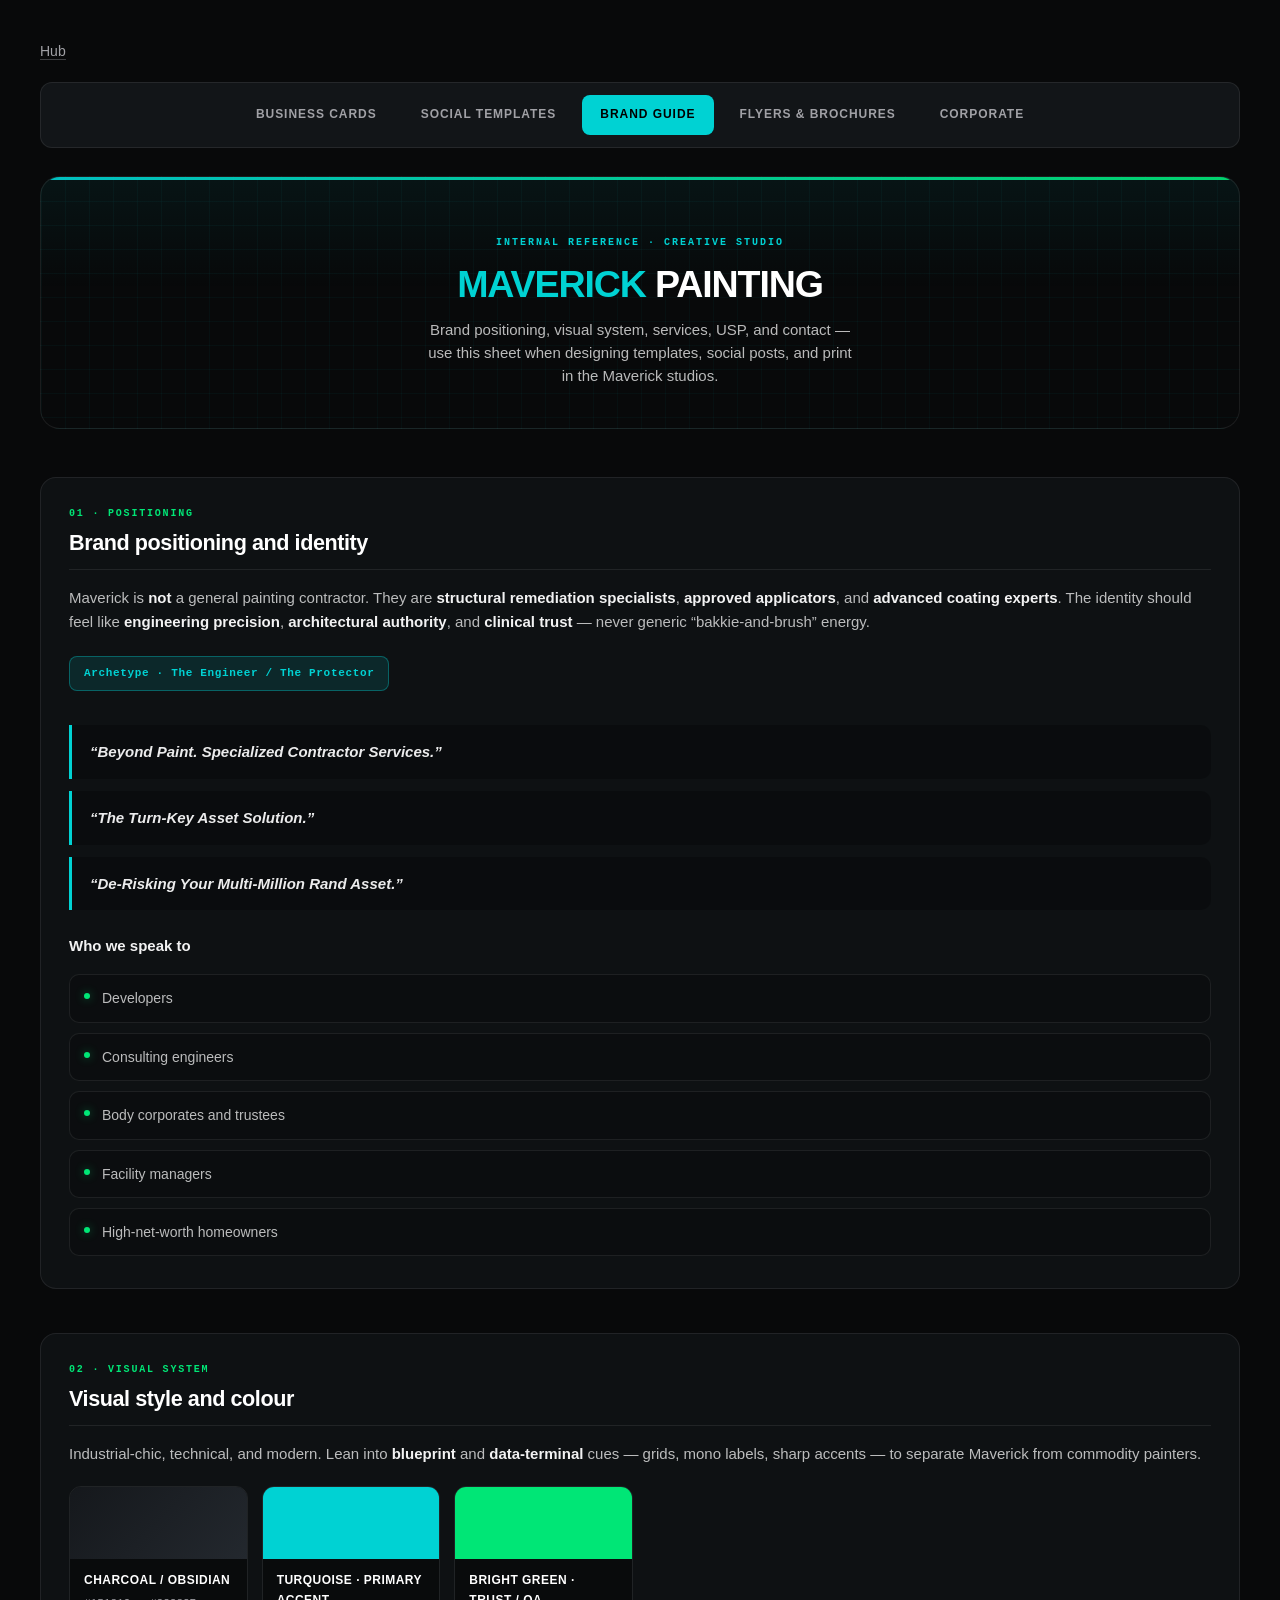
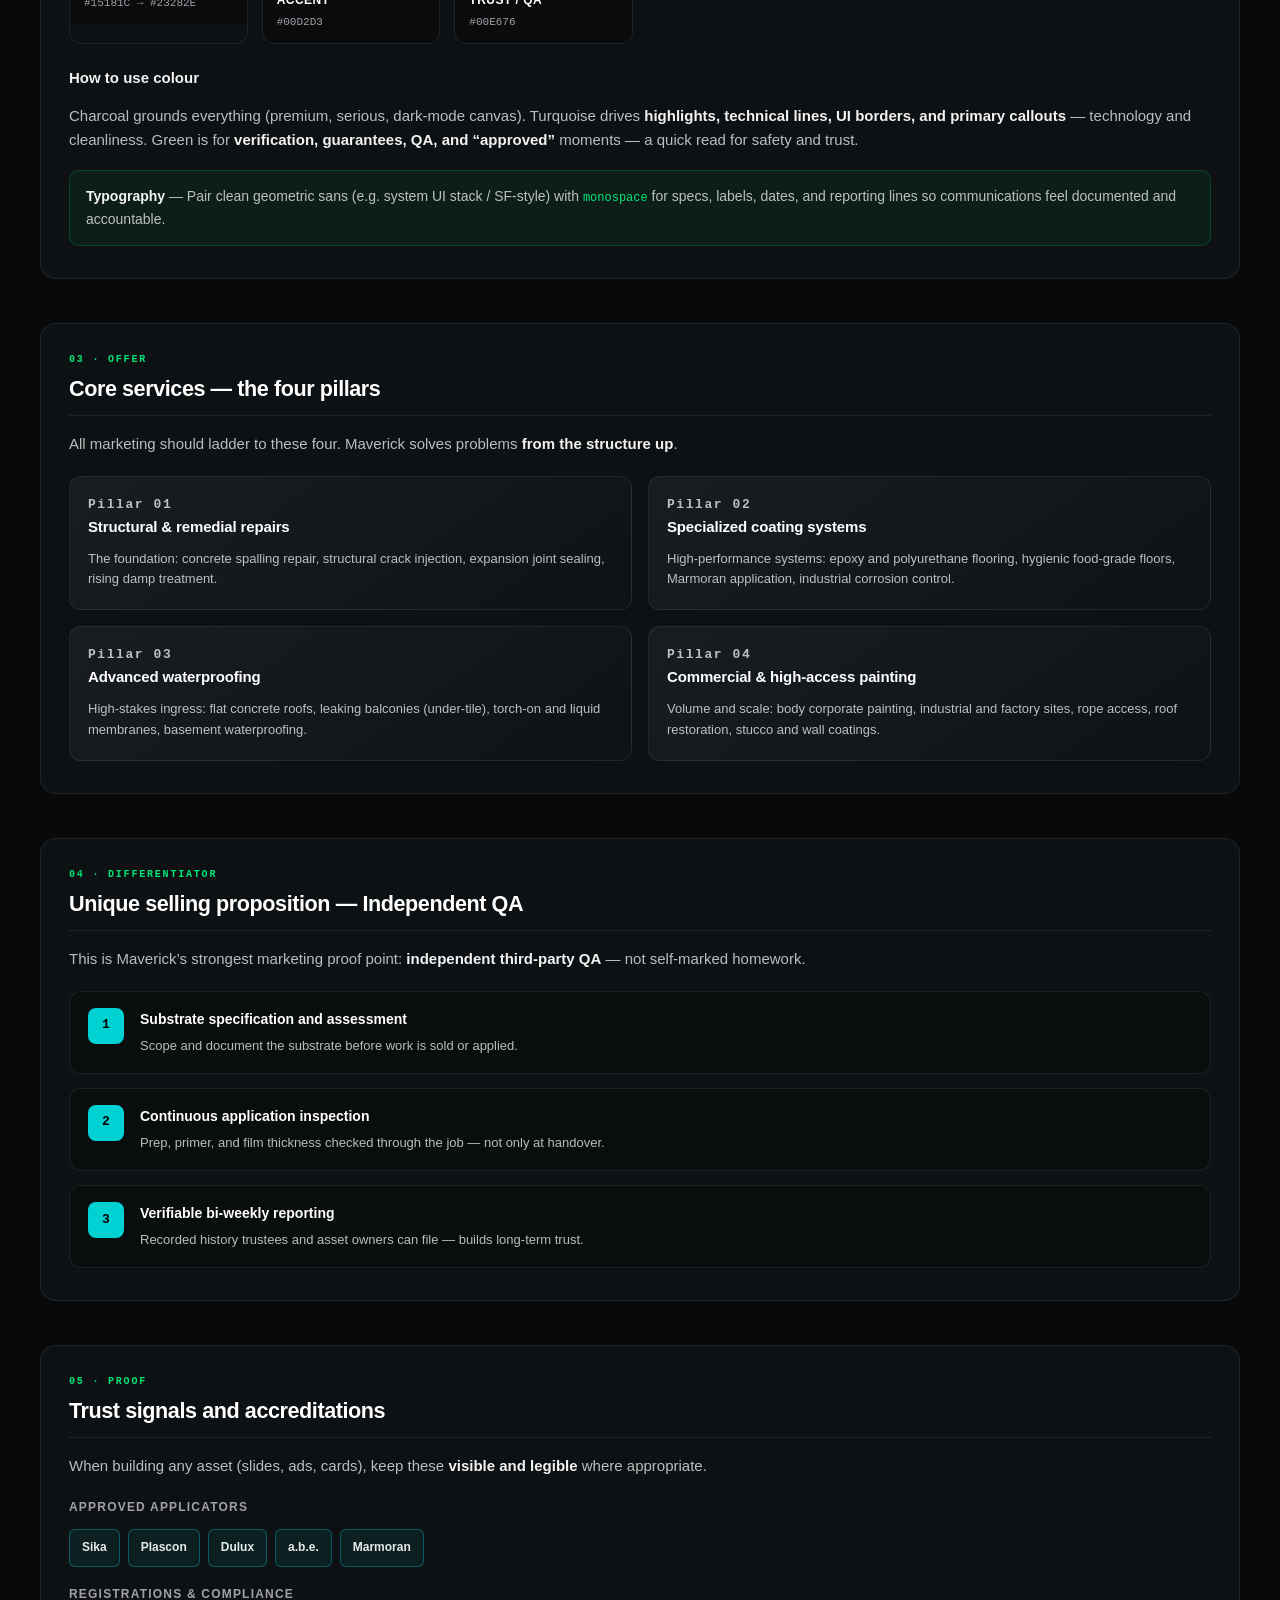
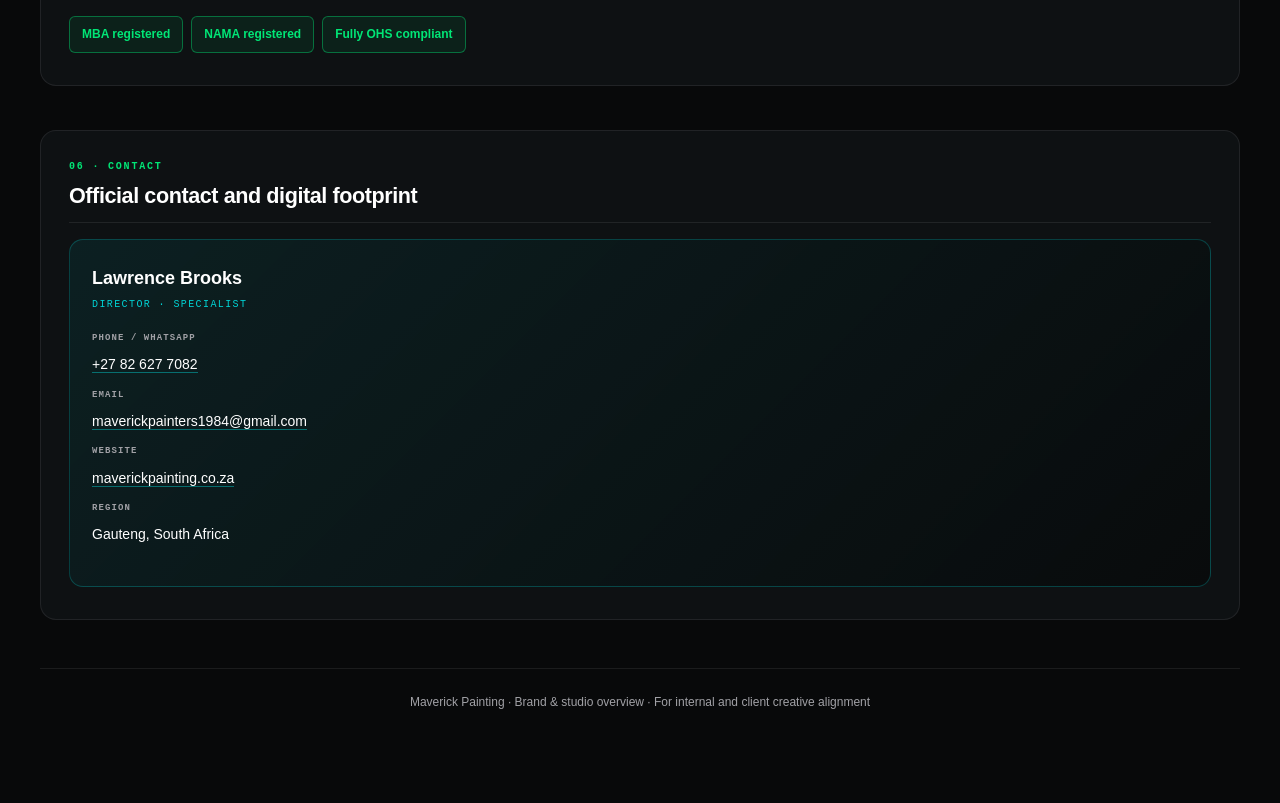
==== maverick-brand.html @ c3618eb7 "Initial Maverick client static site (hub, studio, social, brand, flyer, corporate) Made-with: Cursor" ====
<!DOCTYPE html>
<html lang="en">
<head>
    <meta charset="UTF-8">
    <meta name="viewport" content="width=device-width, initial-scale=1.0, viewport-fit=cover">
    <link rel="stylesheet" href="assets/maverick-mobile.css">
    <title>Maverick Painting — Brand &amp; Studio Guide</title>
    <style>
        :root {
            --mav-shell: 1200px;
            --charcoal: #15181C;
            --charcoal-mid: #1a1f24;
            --charcoal-light: #23282E;
            --turquoise: #00D2D3;
            --bright-green: #00E676;
            --white: #ffffff;
            --titanium: #A1A1A6;
            --muted: rgba(255, 255, 255, 0.72);
            --border: rgba(255, 255, 255, 0.08);
            --font-main: -apple-system, BlinkMacSystemFont, "Segoe UI", Roboto, Helvetica, Arial, sans-serif;
            --font-mono: "SF Mono", "Roboto Mono", Menlo, Consolas, monospace;
        }

        * { box-sizing: border-box; }
        body {
            margin: 0;
            font-family: var(--font-main);
            background: #08090a;
            color: var(--white);
            line-height: 1.6;
            font-size: 16px;
            padding: 40px 24px 80px;
        }

        .site-nav {
            max-width: var(--mav-shell);
            margin: 0 auto 20px;
            font-size: 14px;
        }
        .site-nav a {
            color: var(--titanium);
            text-decoration: none;
            border-bottom: 1px solid rgba(161, 161, 166, 0.35);
        }
        .site-nav a:hover {
            color: var(--white);
            border-bottom-color: rgba(255, 255, 255, 0.35);
        }

        .mav-subnav {
            max-width: var(--mav-shell);
            margin: 0 auto 28px;
            display: flex;
            flex-wrap: wrap;
            gap: 8px;
            align-items: center;
            justify-content: center;
            padding: 12px 18px;
            background: rgba(20, 24, 28, 0.85);
            border: 1px solid var(--border);
            border-radius: 12px;
        }
        .mav-subnav a {
            color: var(--titanium);
            text-decoration: none;
            font-size: 12px;
            font-weight: 800;
            text-transform: uppercase;
            letter-spacing: 0.08em;
            padding: 10px 18px;
            border-radius: 8px;
            transition: background 0.15s ease, color 0.15s ease;
        }
        .mav-subnav a:hover {
            color: var(--white);
            background: rgba(255, 255, 255, 0.08);
        }
        .mav-subnav a.is-active {
            color: #000;
            background: var(--turquoise);
        }
        .mav-subnav__soon {
            font-size: 11px;
            font-weight: 600;
            color: var(--titanium);
            opacity: 0.55;
            padding: 10px 14px;
            cursor: default;
            text-transform: uppercase;
            letter-spacing: 0.06em;
        }

        .wrap {
            max-width: var(--mav-shell);
            margin: 0 auto;
        }

        .hero {
            text-align: center;
            padding: 48px 32px 40px;
            margin-bottom: 48px;
            background:
                linear-gradient(180deg, rgba(0, 210, 211, 0.06) 0%, transparent 45%),
                linear-gradient(rgba(0, 210, 211, 0.04) 1px, transparent 1px),
                linear-gradient(90deg, rgba(0, 210, 211, 0.04) 1px, transparent 1px);
            background-size: 100% 100%, 24px 24px, 24px 24px;
            border: 1px solid var(--border);
            border-radius: 20px;
            position: relative;
            overflow: hidden;
        }
        .hero::before {
            content: "";
            position: absolute;
            top: 0;
            left: 0;
            right: 0;
            height: 3px;
            background: linear-gradient(90deg, var(--turquoise), var(--bright-green));
            opacity: 0.9;
        }
        .hero-kicker {
            font-family: var(--font-mono);
            font-size: 10px;
            font-weight: 700;
            letter-spacing: 0.2em;
            text-transform: uppercase;
            color: var(--turquoise);
            margin-bottom: 12px;
        }
        .hero h1 {
            margin: 0 0 12px;
            font-size: clamp(1.75rem, 4vw, 2.35rem);
            font-weight: 900;
            letter-spacing: -0.03em;
            line-height: 1.15;
            text-transform: uppercase;
        }
        .hero h1 span { color: var(--turquoise); }
        .hero-lead {
            margin: 0 auto;
            max-width: 52ch;
            color: var(--muted);
            font-size: 15px;
            line-height: 1.55;
        }

        section {
            margin-bottom: 44px;
            padding: 28px 28px 32px;
            background: rgba(21, 24, 28, 0.55);
            border: 1px solid var(--border);
            border-radius: 16px;
        }
        .section-label {
            font-family: var(--font-mono);
            font-size: 10px;
            font-weight: 700;
            letter-spacing: 0.18em;
            text-transform: uppercase;
            color: var(--bright-green);
            margin-bottom: 8px;
        }
        section h2 {
            margin: 0 0 16px;
            font-size: 1.35rem;
            font-weight: 800;
            letter-spacing: -0.02em;
            line-height: 1.25;
            padding-bottom: 12px;
            border-bottom: 1px solid var(--border);
        }
        section p {
            margin: 0 0 14px;
            color: var(--muted);
            font-size: 15px;
        }
        section p:last-child { margin-bottom: 0; }
        strong { color: rgba(255, 255, 255, 0.95); font-weight: 700; }

        .archetype {
            display: inline-block;
            margin-top: 8px;
            padding: 8px 14px;
            background: rgba(0, 210, 211, 0.12);
            border: 1px solid rgba(0, 210, 211, 0.35);
            border-radius: 8px;
            font-family: var(--font-mono);
            font-size: 11px;
            font-weight: 700;
            letter-spacing: 0.06em;
            color: var(--turquoise);
        }

        .taglines {
            display: flex;
            flex-direction: column;
            gap: 12px;
            margin: 20px 0 0;
            padding: 0;
            list-style: none;
        }
        .tagline {
            margin: 0;
            padding: 16px 18px;
            border-left: 3px solid var(--turquoise);
            background: rgba(0, 0, 0, 0.25);
            border-radius: 0 10px 10px 0;
            font-size: 15px;
            font-weight: 600;
            font-style: italic;
            color: rgba(255, 255, 255, 0.92);
            line-height: 1.45;
        }

        .audience-list {
            margin: 16px 0 0;
            padding: 0;
            list-style: none;
            display: grid;
            gap: 10px;
        }
        .audience-list li {
            display: flex;
            align-items: flex-start;
            gap: 12px;
            padding: 12px 14px;
            background: rgba(0, 0, 0, 0.2);
            border-radius: 10px;
            border: 1px solid var(--border);
            color: var(--muted);
            font-size: 14px;
        }
        .audience-list li::before {
            content: "";
            width: 6px;
            height: 6px;
            margin-top: 6px;
            flex-shrink: 0;
            border-radius: 50%;
            background: var(--bright-green);
            box-shadow: 0 0 10px rgba(0, 230, 118, 0.45);
        }

        .swatches {
            display: grid;
            grid-template-columns: repeat(auto-fill, minmax(160px, 1fr));
            gap: 14px;
            margin-top: 20px;
        }
        .swatch {
            border-radius: 12px;
            overflow: hidden;
            border: 1px solid var(--border);
        }
        .swatch-color {
            height: 72px;
        }
        .swatch-meta {
            padding: 12px 14px;
            background: rgba(0, 0, 0, 0.35);
        }
        .swatch-name {
            font-size: 12px;
            font-weight: 800;
            text-transform: uppercase;
            letter-spacing: 0.04em;
            margin-bottom: 4px;
        }
        .swatch-hex {
            font-family: var(--font-mono);
            font-size: 11px;
            color: var(--titanium);
        }

        .type-note {
            margin-top: 18px;
            padding: 14px 16px;
            background: rgba(0, 230, 118, 0.06);
            border: 1px solid rgba(0, 230, 118, 0.2);
            border-radius: 10px;
            font-size: 14px;
            color: var(--muted);
        }
        .type-note code {
            font-family: var(--font-mono);
            font-size: 12px;
            color: var(--bright-green);
        }

        .pillars {
            display: grid;
            gap: 16px;
            margin-top: 20px;
        }
        @media (min-width: 640px) {
            .pillars { grid-template-columns: 1fr 1fr; }
        }
        .pillar {
            padding: 18px 18px 20px;
            border-radius: 12px;
            border: 1px solid var(--border);
            background: linear-gradient(145deg, rgba(26, 31, 36, 0.9) 0%, rgba(15, 18, 22, 0.95) 100%);
        }
        .pillar-num {
            font-family: var(--font-mono);
            font-size: 10px;
            font-weight: 800;
            color: var(--turquoise);
            letter-spacing: 0.12em;
            margin-bottom: 8px;
        }
        .pillar h3 {
            margin: 0 0 10px;
            font-size: 15px;
            font-weight: 800;
            letter-spacing: -0.01em;
        }
        .pillar p {
            margin: 0;
            font-size: 13px;
            line-height: 1.55;
            color: var(--muted);
        }

        .usp-intro {
            font-size: 15px;
            color: var(--muted);
            margin-bottom: 20px !important;
        }
        .steps {
            margin: 0;
            padding: 0;
            list-style: none;
            display: flex;
            flex-direction: column;
            gap: 14px;
        }
        .step {
            display: grid;
            grid-template-columns: auto 1fr;
            gap: 16px;
            align-items: start;
            padding: 16px 18px;
            border-radius: 12px;
            border: 1px solid var(--border);
            background: rgba(0, 0, 0, 0.22);
        }
        .step-n {
            width: 36px;
            height: 36px;
            display: flex;
            align-items: center;
            justify-content: center;
            font-family: var(--font-mono);
            font-size: 13px;
            font-weight: 800;
            color: #000;
            background: var(--turquoise);
            border-radius: 8px;
        }
        .step h3 {
            margin: 0 0 6px;
            font-size: 14px;
            font-weight: 800;
        }
        .step p {
            margin: 0;
            font-size: 13px;
            color: var(--muted);
        }

        .badges {
            margin-top: 20px;
        }
        .badges h3 {
            font-size: 12px;
            font-weight: 800;
            text-transform: uppercase;
            letter-spacing: 0.1em;
            color: var(--titanium);
            margin: 0 0 12px;
        }
        .badge-row {
            display: flex;
            flex-wrap: wrap;
            gap: 8px;
            margin-bottom: 18px;
        }
        .badge-row:last-child { margin-bottom: 0; }
        .badge {
            display: inline-block;
            padding: 8px 12px;
            font-size: 12px;
            font-weight: 700;
            border-radius: 6px;
            border: 1px solid rgba(0, 210, 211, 0.35);
            background: rgba(0, 210, 211, 0.08);
            color: rgba(255, 255, 255, 0.9);
        }
        .badge--green {
            border-color: rgba(0, 230, 118, 0.4);
            background: rgba(0, 230, 118, 0.08);
            color: var(--bright-green);
        }

        .contact-card {
            margin-top: 8px;
            padding: 24px 22px;
            border-radius: 14px;
            border: 1px solid rgba(0, 210, 211, 0.25);
            background: linear-gradient(135deg, rgba(0, 210, 211, 0.08) 0%, rgba(0, 0, 0, 0.35) 100%);
        }
        .contact-name {
            font-size: 18px;
            font-weight: 800;
            margin-bottom: 4px;
        }
        .contact-role {
            font-family: var(--font-mono);
            font-size: 10px;
            text-transform: uppercase;
            letter-spacing: 0.14em;
            color: var(--turquoise);
            margin-bottom: 18px;
        }
        .contact-row {
            display: flex;
            flex-wrap: wrap;
            gap: 8px 20px;
            margin-bottom: 12px;
            font-size: 14px;
        }
        .contact-row:last-child { margin-bottom: 0; }
        .contact-row dt {
            margin: 0;
            font-family: var(--font-mono);
            font-size: 9px;
            font-weight: 700;
            letter-spacing: 0.12em;
            text-transform: uppercase;
            color: var(--titanium);
            width: 100%;
        }
        .contact-row dd {
            margin: 0;
        }
        .contact-row a {
            color: var(--white);
            text-decoration: none;
            border-bottom: 1px solid rgba(0, 210, 211, 0.45);
        }
        .contact-row a:hover {
            color: var(--turquoise);
            border-bottom-color: var(--turquoise);
        }

        .footer-note {
            text-align: center;
            margin-top: 48px;
            padding-top: 24px;
            border-top: 1px solid var(--border);
            font-size: 12px;
            color: var(--titanium);
            max-width: var(--mav-shell);
            margin-left: auto;
            margin-right: auto;
        }
    </style>
</head>
<body>
    <nav class="site-nav"><a href="index.html">Hub</a></nav>

    <nav class="mav-subnav" aria-label="Maverick studios">
        <a href="maverick-studio.html">Business cards</a>
        <a href="maverick-social.html">Social templates</a>
        <a href="maverick-brand.html" class="is-active" aria-current="page">Brand guide</a>
        <a href="maverick-flyer.html">Flyers &amp; brochures</a>
        <a href="maverick-corporate.html">Corporate</a>
    </nav>

    <div class="wrap">
        <header class="hero">
            <p class="hero-kicker">Internal reference · Creative studio</p>
            <h1><span>Maverick</span> Painting</h1>
            <p class="hero-lead">Brand positioning, visual system, services, USP, and contact — use this sheet when designing templates, social posts, and print in the Maverick studios.</p>
        </header>

        <section id="positioning" aria-labelledby="h-positioning">
            <p class="section-label">01 · Positioning</p>
            <h2 id="h-positioning">Brand positioning and identity</h2>
            <p>Maverick is <strong>not</strong> a general painting contractor. They are <strong>structural remediation specialists</strong>, <strong>approved applicators</strong>, and <strong>advanced coating experts</strong>. The identity should feel like <strong>engineering precision</strong>, <strong>architectural authority</strong>, and <strong>clinical trust</strong> — never generic “bakkie-and-brush” energy.</p>
            <p class="archetype">Archetype · The Engineer / The Protector</p>
            <ul class="taglines">
                <li class="tagline">“Beyond Paint. Specialized Contractor Services.”</li>
                <li class="tagline">“The Turn-Key Asset Solution.”</li>
                <li class="tagline">“De-Risking Your Multi-Million Rand Asset.”</li>
            </ul>
            <p style="margin-top: 24px;"><strong>Who we speak to</strong></p>
            <ul class="audience-list">
                <li>Developers</li>
                <li>Consulting engineers</li>
                <li>Body corporates and trustees</li>
                <li>Facility managers</li>
                <li>High-net-worth homeowners</li>
            </ul>
        </section>

        <section id="visual" aria-labelledby="h-visual">
            <p class="section-label">02 · Visual system</p>
            <h2 id="h-visual">Visual style and colour</h2>
            <p>Industrial-chic, technical, and modern. Lean into <strong>blueprint</strong> and <strong>data-terminal</strong> cues — grids, mono labels, sharp accents — to separate Maverick from commodity painters.</p>

            <div class="swatches">
                <div class="swatch">
                    <div class="swatch-color" style="background: linear-gradient(135deg, #15181C, #23282E);"></div>
                    <div class="swatch-meta">
                        <div class="swatch-name">Charcoal / obsidian</div>
                        <div class="swatch-hex">#15181C → #23282E</div>
                    </div>
                </div>
                <div class="swatch">
                    <div class="swatch-color" style="background: #00D2D3;"></div>
                    <div class="swatch-meta">
                        <div class="swatch-name">Turquoise · Primary accent</div>
                        <div class="swatch-hex">#00D2D3</div>
                    </div>
                </div>
                <div class="swatch">
                    <div class="swatch-color" style="background: #00E676;"></div>
                    <div class="swatch-meta">
                        <div class="swatch-name">Bright green · Trust / QA</div>
                        <div class="swatch-hex">#00E676</div>
                    </div>
                </div>
            </div>

            <p style="margin-top: 22px;"><strong>How to use colour</strong></p>
            <p>Charcoal grounds everything (premium, serious, dark-mode canvas). Turquoise drives <strong>highlights, technical lines, UI borders, and primary callouts</strong> — technology and cleanliness. Green is for <strong>verification, guarantees, QA, and “approved”</strong> moments — a quick read for safety and trust.</p>

            <div class="type-note">
                <strong>Typography</strong> — Pair clean geometric sans (e.g. system UI stack / SF-style) with <code>monospace</code> for specs, labels, dates, and reporting lines so communications feel documented and accountable.
            </div>
        </section>

        <section id="pillars" aria-labelledby="h-pillars">
            <p class="section-label">03 · Offer</p>
            <h2 id="h-pillars">Core services — the four pillars</h2>
            <p>All marketing should ladder to these four. Maverick solves problems <strong>from the structure up</strong>.</p>
            <div class="pillars">
                <article class="pillar">
                    <p class="pillar-num">Pillar 01</p>
                    <h3>Structural &amp; remedial repairs</h3>
                    <p>The foundation: concrete spalling repair, structural crack injection, expansion joint sealing, rising damp treatment.</p>
                </article>
                <article class="pillar">
                    <p class="pillar-num">Pillar 02</p>
                    <h3>Specialized coating systems</h3>
                    <p>High-performance systems: epoxy and polyurethane flooring, hygienic food-grade floors, Marmoran application, industrial corrosion control.</p>
                </article>
                <article class="pillar">
                    <p class="pillar-num">Pillar 03</p>
                    <h3>Advanced waterproofing</h3>
                    <p>High-stakes ingress: flat concrete roofs, leaking balconies (under-tile), torch-on and liquid membranes, basement waterproofing.</p>
                </article>
                <article class="pillar">
                    <p class="pillar-num">Pillar 04</p>
                    <h3>Commercial &amp; high-access painting</h3>
                    <p>Volume and scale: body corporate painting, industrial and factory sites, rope access, roof restoration, stucco and wall coatings.</p>
                </article>
            </div>
        </section>

        <section id="usp" aria-labelledby="h-usp">
            <p class="section-label">04 · Differentiator</p>
            <h2 id="h-usp">Unique selling proposition — Independent QA</h2>
            <p class="usp-intro">This is Maverick’s strongest marketing proof point: <strong>independent third-party QA</strong> — not self-marked homework.</p>
            <ol class="steps">
                <li class="step">
                    <span class="step-n" aria-hidden="true">1</span>
                    <div>
                        <h3>Substrate specification and assessment</h3>
                        <p>Scope and document the substrate before work is sold or applied.</p>
                    </div>
                </li>
                <li class="step">
                    <span class="step-n" aria-hidden="true">2</span>
                    <div>
                        <h3>Continuous application inspection</h3>
                        <p>Prep, primer, and film thickness checked through the job — not only at handover.</p>
                    </div>
                </li>
                <li class="step">
                    <span class="step-n" aria-hidden="true">3</span>
                    <div>
                        <h3>Verifiable bi-weekly reporting</h3>
                        <p>Recorded history trustees and asset owners can file — builds long-term trust.</p>
                    </div>
                </li>
            </ol>
        </section>

        <section id="trust" aria-labelledby="h-trust">
            <p class="section-label">05 · Proof</p>
            <h2 id="h-trust">Trust signals and accreditations</h2>
            <p>When building any asset (slides, ads, cards), keep these <strong>visible and legible</strong> where appropriate.</p>
            <div class="badges">
                <h3>Approved applicators</h3>
                <div class="badge-row">
                    <span class="badge">Sika</span>
                    <span class="badge">Plascon</span>
                    <span class="badge">Dulux</span>
                    <span class="badge">a.b.e.</span>
                    <span class="badge">Marmoran</span>
                </div>
                <h3>Registrations &amp; compliance</h3>
                <div class="badge-row">
                    <span class="badge badge--green">MBA registered</span>
                    <span class="badge badge--green">NAMA registered</span>
                    <span class="badge badge--green">Fully OHS compliant</span>
                </div>
            </div>
        </section>

        <section id="contact" aria-labelledby="h-contact">
            <p class="section-label">06 · Contact</p>
            <h2 id="h-contact">Official contact and digital footprint</h2>
            <div class="contact-card">
                <div class="contact-name">Lawrence Brooks</div>
                <div class="contact-role">Director · Specialist</div>
                <dl>
                    <div class="contact-row">
                        <dt>Phone / WhatsApp</dt>
                        <dd><a href="tel:+27826277082">+27 82 627 7082</a></dd>
                    </div>
                    <div class="contact-row">
                        <dt>Email</dt>
                        <dd><a href="mailto:maverickpainters1984@gmail.com">maverickpainters1984@gmail.com</a></dd>
                    </div>
                    <div class="contact-row">
                        <dt>Website</dt>
                        <dd><a href="https://www.maverickpainting.co.za/" target="_blank" rel="noopener noreferrer">maverickpainting.co.za</a></dd>
                    </div>
                    <div class="contact-row">
                        <dt>Region</dt>
                        <dd>Gauteng, South Africa</dd>
                    </div>
                </dl>
            </div>
        </section>
    </div>

    <p class="footer-note">Maverick Painting · Brand &amp; studio overview · For internal and client creative alignment</p>
</body>
</html>
---- assets/maverick-mobile.css ----
/* Maverick client kit — mobile / touch polish (safe areas, targets, no horizontal bleed) */

html {
    -webkit-text-size-adjust: 100%;
}

body {
    padding-left: max(16px, env(safe-area-inset-left, 0px));
    padding-right: max(16px, env(safe-area-inset-right, 0px));
    padding-bottom: env(safe-area-inset-bottom, 0px);
}

button,
.toolbar-btn,
label.toolbar-btn,
.btn-download,
.btn-upload,
.mav-subnav a {
    touch-action: manipulation;
    -webkit-tap-highlight-color: rgba(0, 210, 211, 0.18);
}

.toolbar-btn,
label.toolbar-btn,
.btn-download,
.btn-upload {
    min-height: 44px;
    align-items: center;
}

@media (max-width: 520px) {
    .control-panel {
        padding: 22px 16px;
    }

    .subtitle {
        font-size: 15px;
    }

    .studio-grid {
        grid-template-columns: 1fr !important;
        gap: 32px !important;
    }

    .template-wrapper {
        max-width: 100%;
    }

    .mav-subnav {
        justify-content: flex-start;
        overflow-x: auto;
        -webkit-overflow-scrolling: touch;
        flex-wrap: nowrap;
        padding-bottom: 4px;
    }

    .mav-subnav a {
        flex: 0 0 auto;
    }

    .grid {
        grid-template-columns: 1fr !important;
        gap: 28px !important;
    }

    .card-container {
        padding: 16px 14px;
    }
}
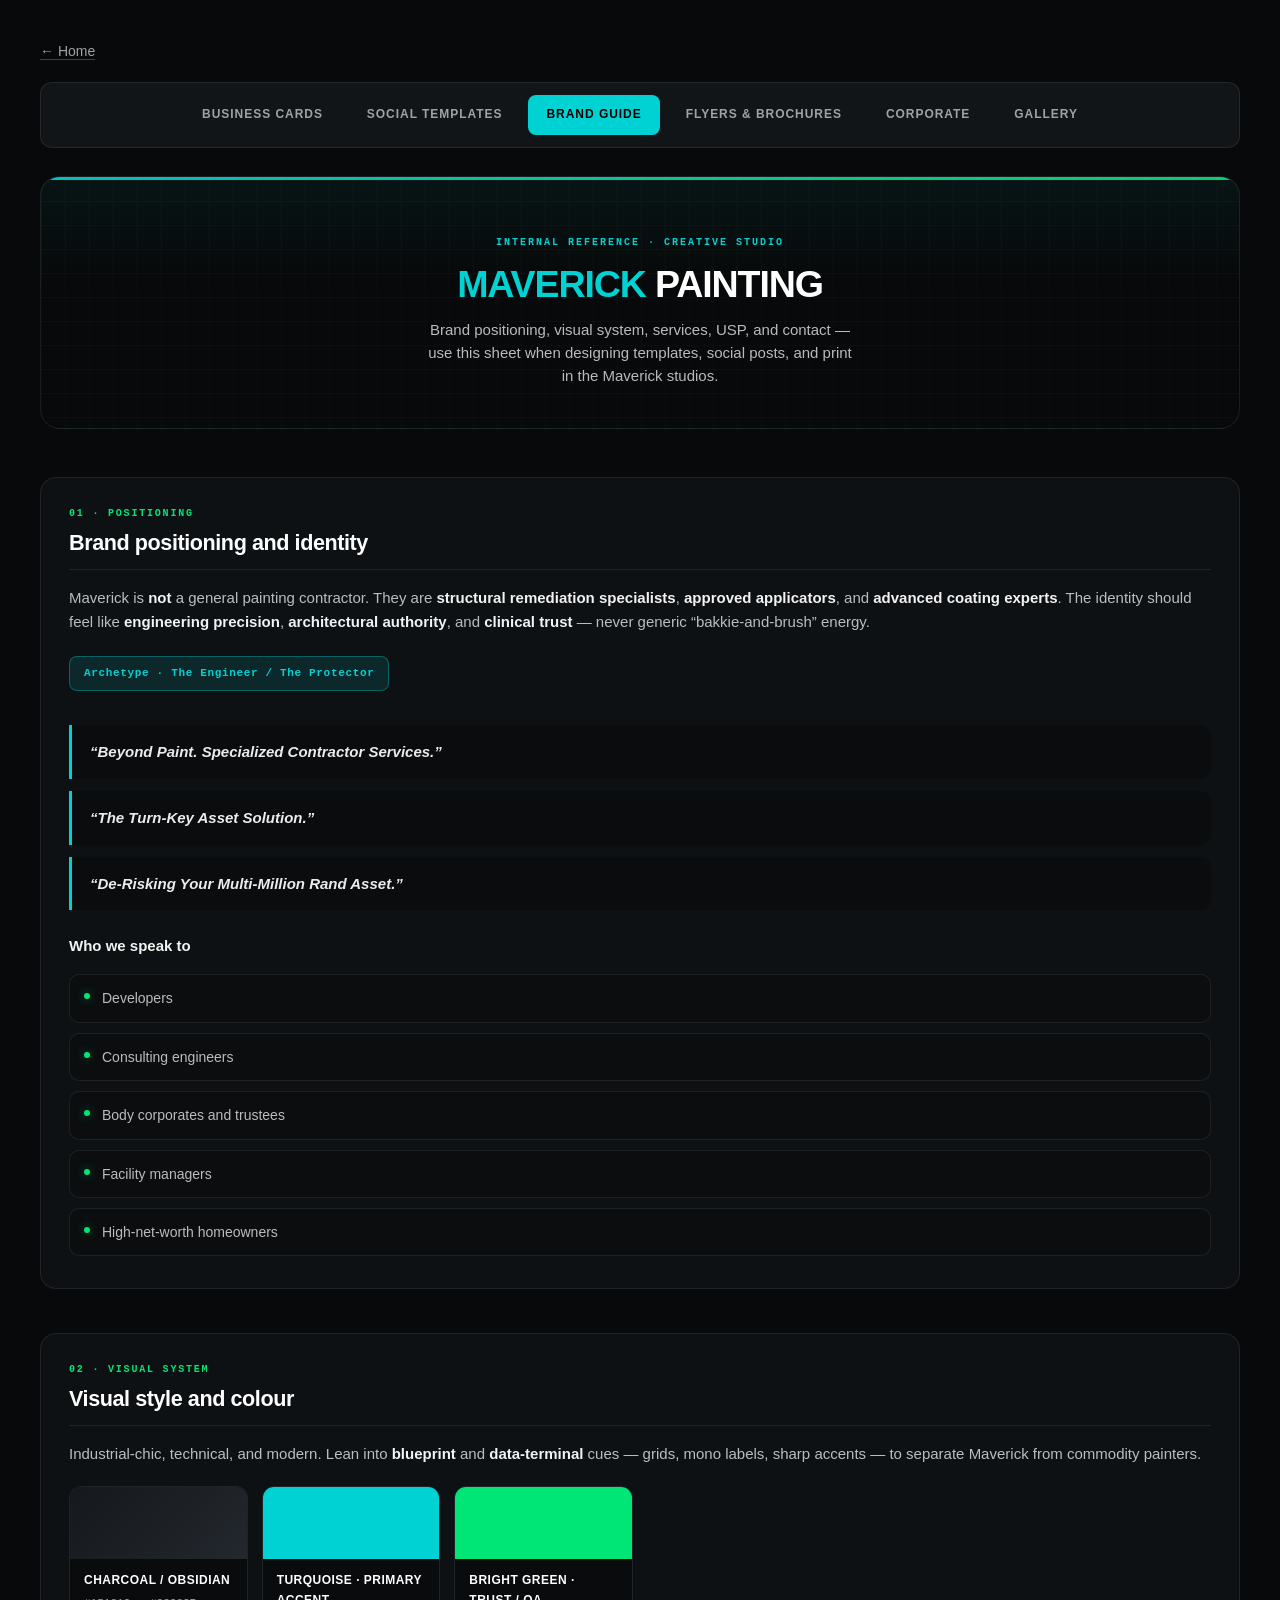
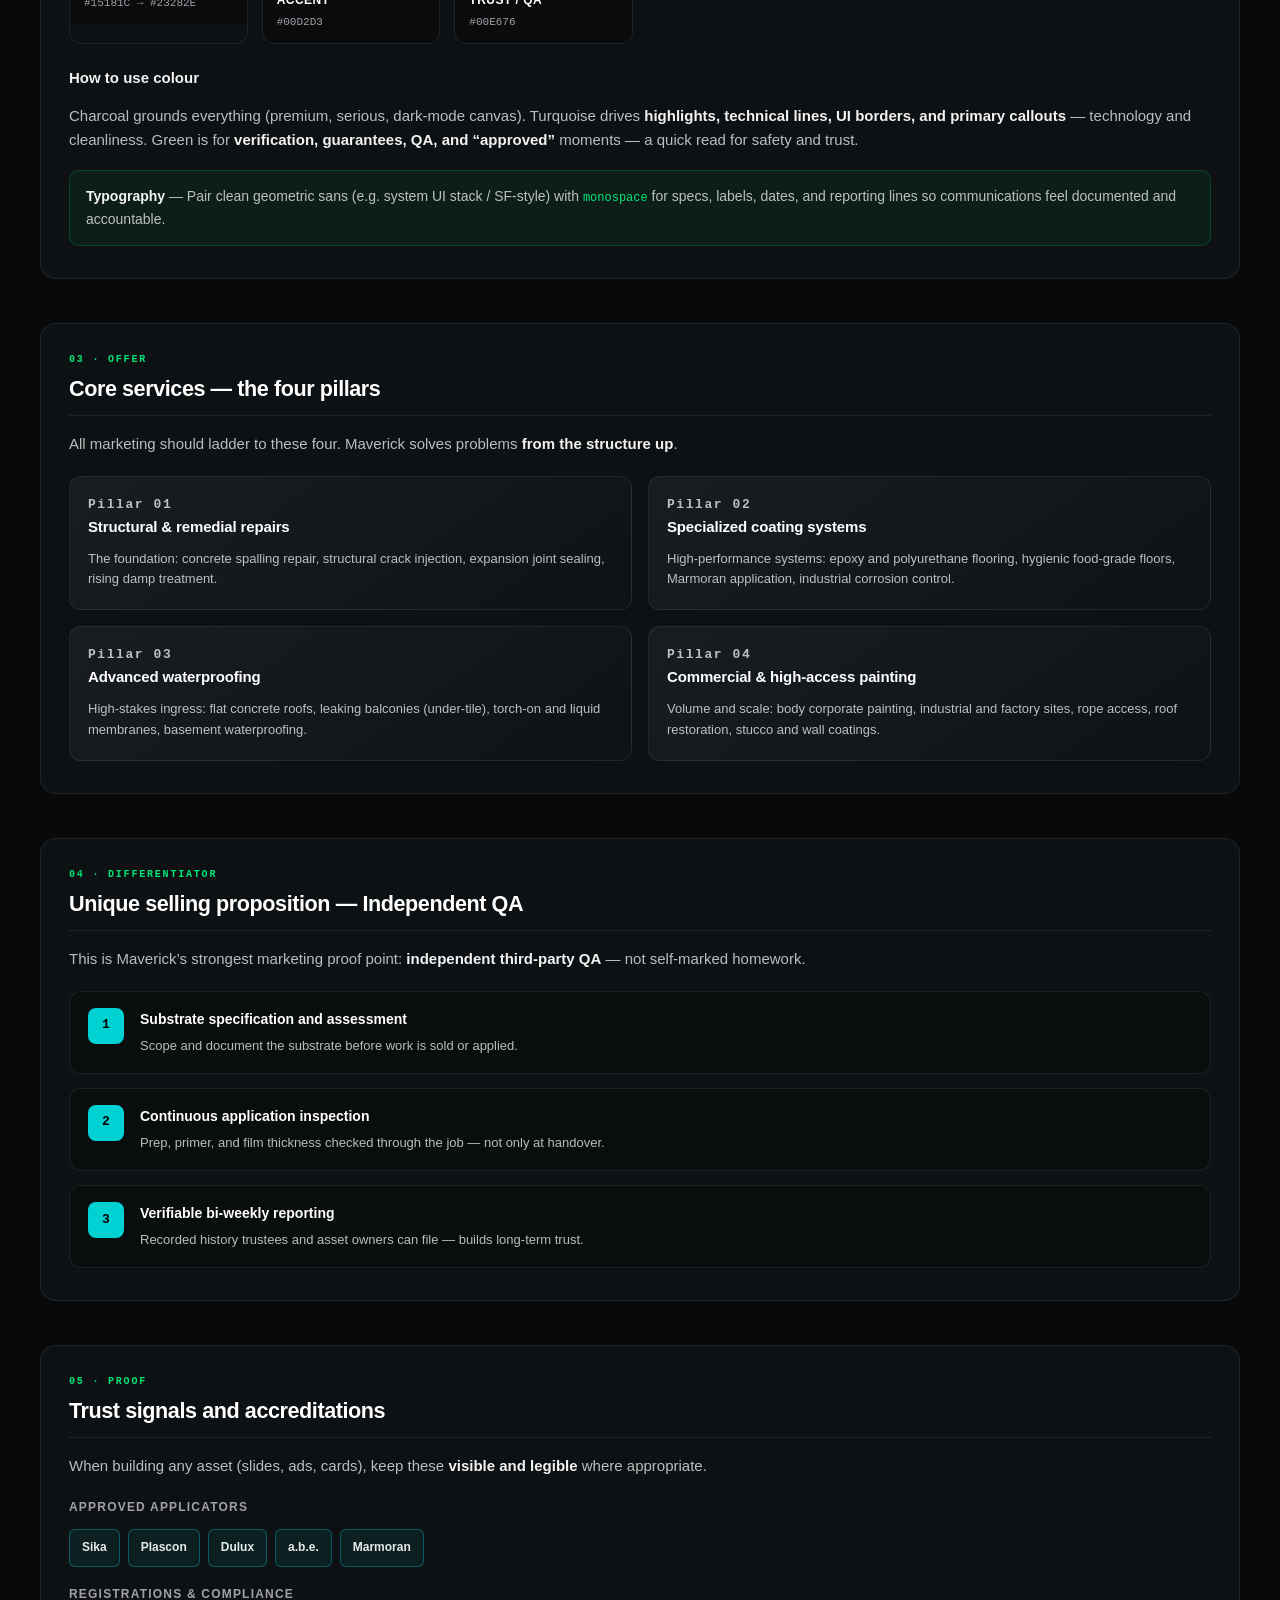
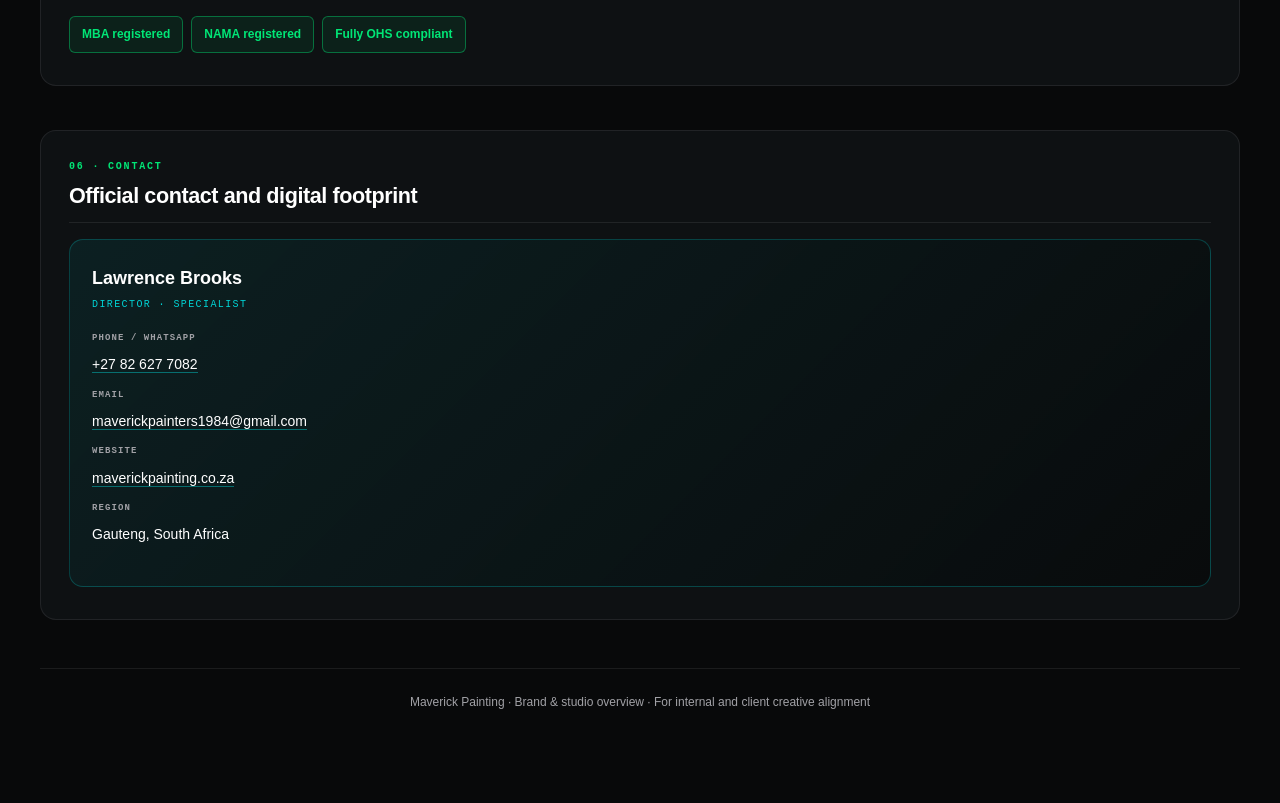
==== commit 96289e95: "Sync Maverick client studio: gallery with 26 photos, hub card, and subnav. Source: aligned with Mave" ====
--- a/maverick-brand.html
+++ b/maverick-brand.html
@@ -469,7 +469,7 @@
     </style>
 </head>
 <body>
-    <nav class="site-nav"><a href="index.html">Hub</a></nav>
+    <nav class="site-nav"><a href="index.html">← Home</a></nav>
 
     <nav class="mav-subnav" aria-label="Maverick studios">
         <a href="maverick-studio.html">Business cards</a>
@@ -477,6 +477,7 @@
         <a href="maverick-brand.html" class="is-active" aria-current="page">Brand guide</a>
         <a href="maverick-flyer.html">Flyers &amp; brochures</a>
         <a href="maverick-corporate.html">Corporate</a>
+        <a href="maverick-gallery.html">Gallery</a>
     </nav>
 
     <div class="wrap">
